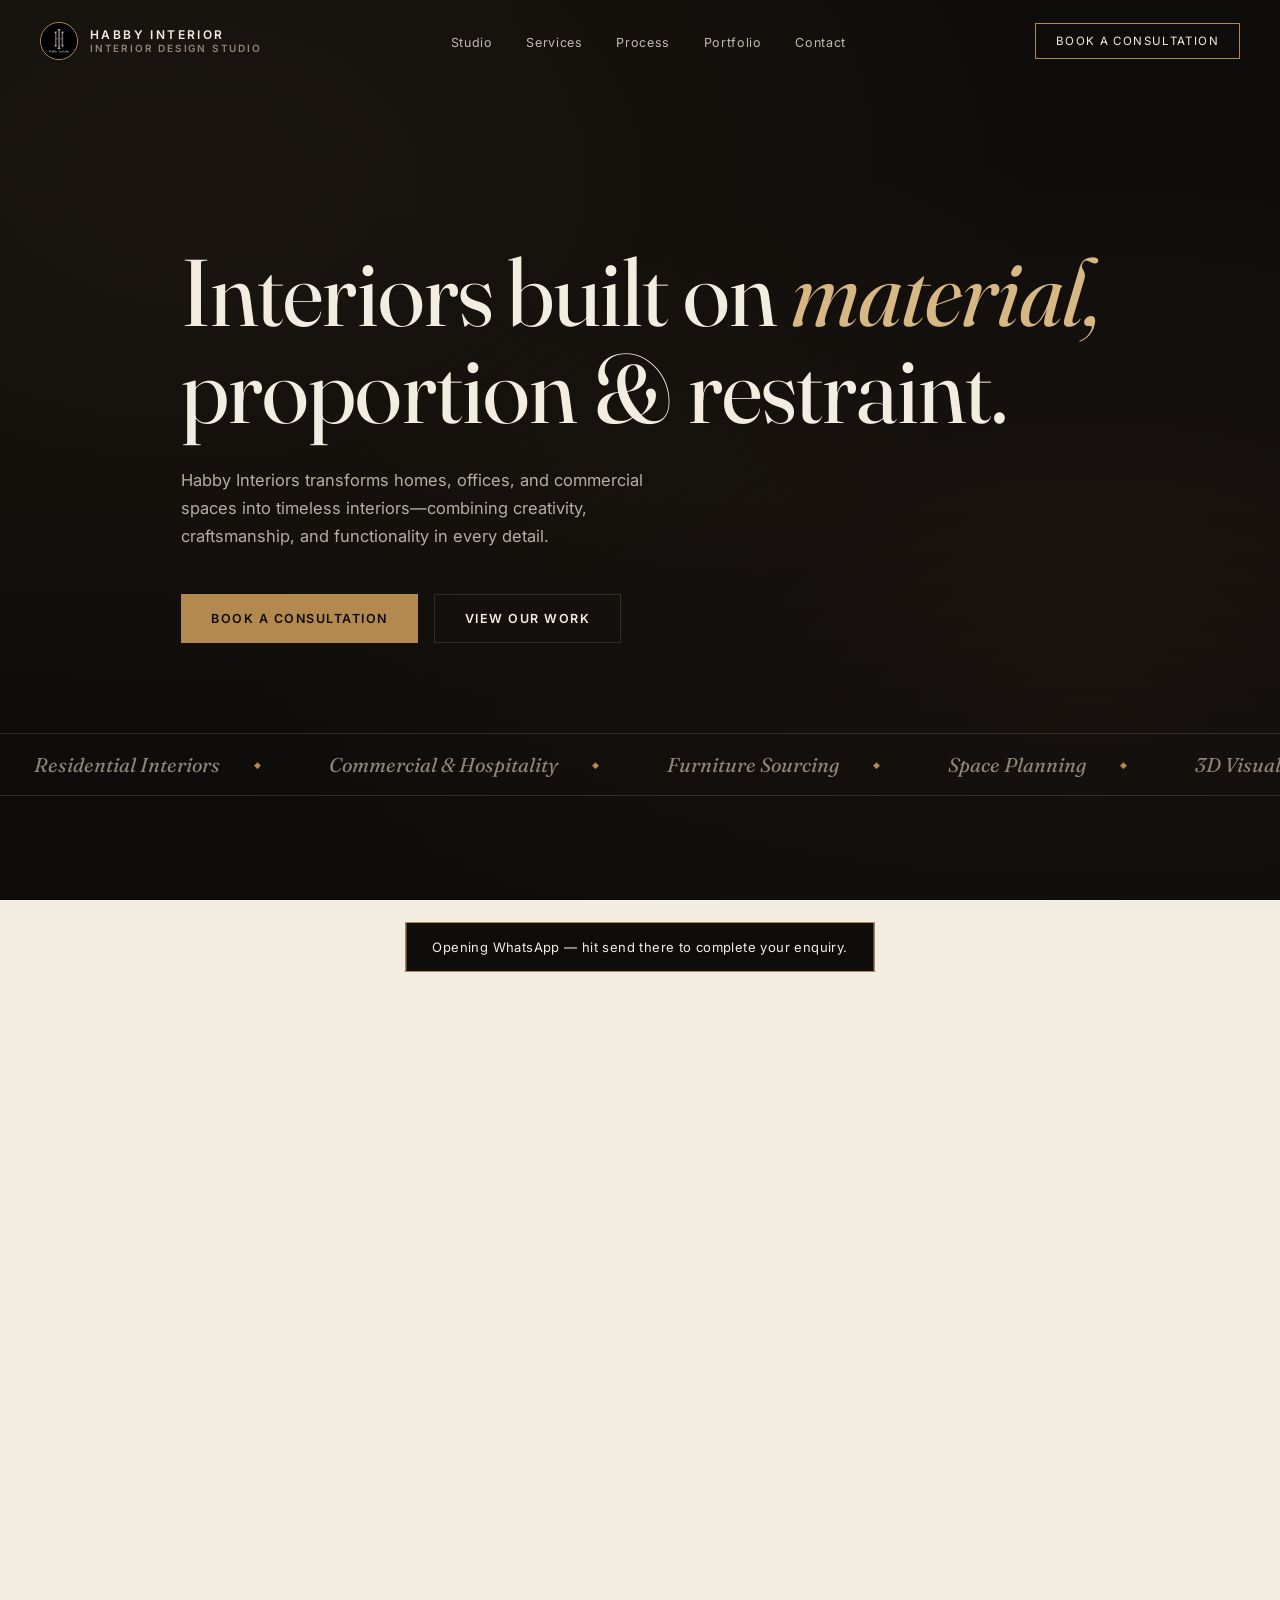
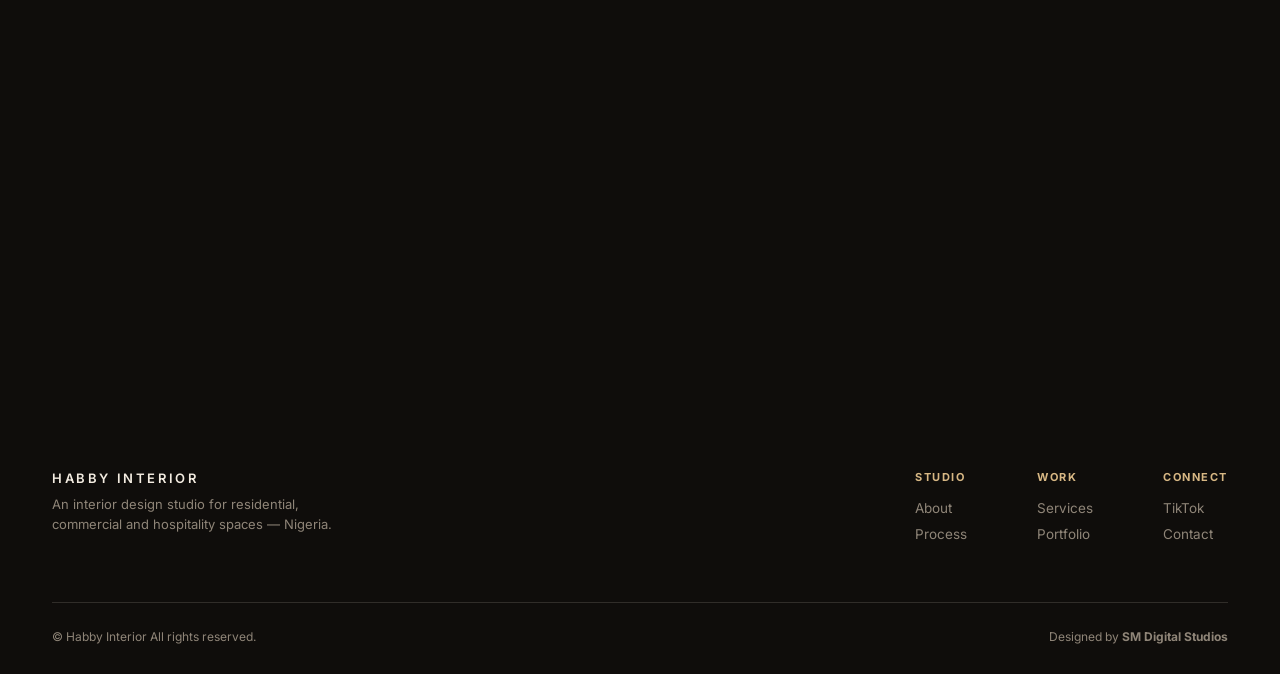
==== index.html @ 4501ebf0 "Update print statement from 'Hello' to 'Goodbye'" ====
<!DOCTYPE html>
<html lang="en">
<head>
<meta charset="UTF-8">
<meta name="viewport" content="width=device-width, initial-scale=1.0">
<title>Habby Interior — Interior Design Studio</title>
<meta name="description" content="Habby Interior is a Nigerian interior design studio crafting bespoke residential, commercial and hospitality interiors — from concept to installation.">
<link rel="preconnect" href="https://fonts.googleapis.com">
<link rel="preconnect" href="https://fonts.gstatic.com" crossorigin>
<link href="https://fonts.googleapis.com/css2?family=Fraunces:ital,opsz,wght@0,9..144,300;0,9..144,400;0,9..144,500;0,9..144,600;1,9..144,400;1,9..144,500&family=Inter:wght@400;500;600;700&display=swap" rel="stylesheet">
<link rel="icon" type="image/png" href="a.png">
<link rel="stylesheet" href="style.css">
</head>
<body>

<div class="scroll-progress" id="scrollProgress"></div>

<header id="siteHeader">
  <a href="#top" class="logo" aria-label="Habby Interior — Home">
    <span class="mark-wrap">
      <img class="mark-img" src="a.png" alt="" onerror="this.closest('.mark-wrap').classList.add('img-fallback')">
      <span class="mark-fallback" aria-hidden="true">AA</span>
    </span>
    <span class="word" aria-hidden="true">Habby Interior<span>Interior Design Studio</span></span>
  </a>
  <nav id="siteNav">
    <ul>
      <li><a href="#studio" data-nav>Studio</a></li>
      <li><a href="#services" data-nav>Services</a></li>
      <li><a href="#process" data-nav>Process</a></li>
      <li><a href="#portfolio" data-nav>Portfolio</a></li>
      <li><a href="#contact" data-nav>Contact</a></li>
    </ul>
    <a href="#contact" class="nav-mobile-cta">Book a Consultation</a>
  </nav>
  <a href="#contact" class="nav-cta">Book a Consultation</a>
  <button class="nav-toggle" id="navToggle" aria-label="Toggle menu" aria-controls="siteNav" aria-expanded="false"><span></span><span></span><span></span></button>
</header>

<div id="top"></div>

<section class="hero">
  <div class="hero-bg" data-bg="https://images.pexels.com/photos/19689234/pexels-photo-19689234.jpeg?auto=compress&cs=tinysrgb&w=1920" role="img" aria-label="Elegant lounge interior with ambient lighting"></div>
  <div class="wrap hero-inner">
    <h1 class="hreveal">Interiors built on <em>material,</em><br>proportion & restraint.</h1>
    <p class="lead hreveal">Habby Interiors transforms homes, offices, and commercial spaces into timeless interiors—combining creativity, craftsmanship, and functionality in every detail.</p>
    <div class="hero-actions hreveal">
      <a href="#contact" class="btn btn-solid">Book a Consultation</a>
      <a href="#portfolio" class="btn btn-outline">View Our Work</a>
    </div>
  </div>
  <div class="marquee">
    <div class="marquee-track">
      <span>Residential Interiors</span><span>Commercial &amp; Hospitality</span><span>Furniture Sourcing</span><span>Space Planning</span><span>3D Visualization</span>
      <span>Residential Interiors</span><span>Commercial &amp; Hospitality</span><span>Furniture Sourcing</span><span>Space Planning</span><span>3D Visualization</span>
    </div>
  </div>
</section>

<section class="statement light" id="studio">
  <div class="wrap">
    <span class="eyebrow reveal">The Studio</span>
    <h2 class="reveal" style="margin-top:26px;">Habby Interiors is a design studio for people who appreciate the difference between a space that is simply decorated and one that is <em>thoughtfully crafted.</em> We work closely with every client—from the first consultation to the final styling—ensuring every material, texture, finish, and detail is carefully chosen to create interiors that are timeless, functional, and uniquely yours.</h2>
    <div class="statement-foot reveal">
      <p>Every project starts with the architecture of the space itself — light, flow, structure — before a single material or furniture piece is chosen.</p>
      <a href="#contact" class="btn btn-outline on-light">Start a Project →</a>
    </div>
  </div>
</section>

<section class="services light" id="services">
  <div class="wrap">
    <div class="section-head reveal">
      <h2>Four disciplines, one continuous process.</h2>
      <p>From the first floor plan to the finished, styled room — handled as one uninterrupted project, not four separate hand-offs.</p>
    </div>
    <div class="service-grid reveal">
      <div class="service-card">
        <span class="service-num">01</span>
        <div class="swatch s1" data-bg="https://images.pexels.com/photos/6636320/pexels-photo-6636320.jpeg?auto=compress&cs=tinysrgb&w=900" role="img" aria-label="Cozy living room with marble accent wall"></div>
        <h3>Residential Interiors</h3>
        <p>Full-home and single-room design — layout, materials, furniture and styling built around how you actually live.</p>
      </div>
      <div class="service-card">
        <span class="service-num">02</span>
        <div class="swatch s2" data-bg="https://images.pexels.com/photos/29649754/pexels-photo-29649754.jpeg?auto=compress&cs=tinysrgb&w=900" role="img" aria-label="Elegant restaurant interior with chandeliers"></div>
        <h3>Commercial &amp; Hospitality</h3>
        <p>Offices, showrooms, restaurants and short-let spaces designed to hold up under daily use without losing character.</p>
      </div>
      <div class="service-card">
        <span class="service-num">03</span>
        <div class="swatch s3" data-bg="https://images.pexels.com/photos/12284845/pexels-photo-12284845.jpeg?auto=compress&cs=tinysrgb&w=900" role="img" aria-label="Sophisticated lounge with velvet couch and armchairs"></div>
        <h3>Furniture &amp; Procurement</h3>
        <p>Sourcing, custom joinery and furnishing — handled directly so quality and lead times stay within our control.</p>
      </div>
      <div class="service-card">
        <span class="service-num">04</span>
        <div class="swatch s4"></div>
        <h3>Space Planning &amp; 3D Visualization</h3>
        <p>Layouts and renders that let you walk through the concept and approve every material before installation begins.</p>
      </div>
    </div>
  </div>
</section>

<section class="process dark" id="process">
  <div class="wrap">
    <span class="eyebrow reveal">How We Work</span>
    <div class="section-head reveal" style="margin-top:26px;margin-bottom:0;">
      <h2>From first walkthrough to final styling.</h2>
      <p>A fixed sequence, kept flexible enough to fit around your timeline and budget.</p>
    </div>
    <div class="process-list">
      <div class="process-item reveal">
        <span class="pnum">01</span>
        <h3>Discovery &amp; Brief</h3>
        <p>A walkthrough of the space, a conversation about how you use it, and a clear scope, budget and timeline before any design begins.</p>
      </div>
      <div class="process-item reveal">
        <span class="pnum">02</span>
        <h3>Concept &amp; Moodboard</h3>
        <p>Layout options, material palette and furniture direction, presented as a concept you can react to and refine with us.</p>
      </div>
      <div class="process-item reveal">
        <span class="pnum">03</span>
        <h3>Sourcing &amp; Procurement</h3>
        <p>Furniture, fittings and finishes sourced or built to spec, with every order tracked against the agreed plan.</p>
      </div>
      <div class="process-item reveal">
        <span class="pnum">04</span>
        <h3>Installation &amp; Styling</h3>
        <p>Delivery, placement and final styling — the space handed back to you finished, not just furnished.</p>
      </div>
    </div>
  </div>
</section>



<section class="portfolio dark" id="portfolio">
  <div class="wrap">
    <div class="section-head reveal">
      <h2>Recent work.</h2>
      <p>A selection of the residential, commercial and hospitality spaces we've designed and furnished.</p>
    </div>
    <div class="port-grid reveal">
      <div class="port-card"><div class="thumb p1" data-bg="https://images.pexels.com/photos/19689228/pexels-photo-19689228.jpeg?auto=compress&cs=tinysrgb&w=1000" role="img" aria-label="Luxury living room with blue sofas"></div><div class="port-info"><span class="cat">Residential</span><h3>Duplex Interior</h3></div></div>
      <div class="port-card"><div class="thumb p2" data-bg="https://images.pexels.com/photos/19689227/pexels-photo-19689227.jpeg?auto=compress&cs=tinysrgb&w=1000" role="img" aria-label="Elegant hotel lounge with plush seating"></div><div class="port-info"><span class="cat">Hospitality</span><h3>Boutique Lounge</h3></div></div>
      <div class="port-card"><div class="thumb p3" data-bg="https://images.pexels.com/photos/15306470/pexels-photo-15306470.jpeg?auto=compress&cs=tinysrgb&w=1000" role="img" aria-label="Interior of a modern retail clothing store"></div><div class="port-info"><span class="cat">Commercial</span><h3>Retail Concept Store</h3></div></div>
      <div class="port-card"><div class="thumb p4" data-bg="https://images.pexels.com/photos/12284842/pexels-photo-12284842.jpeg?auto=compress&cs=tinysrgb&w=1000" role="img" aria-label="Stylish contemporary living room"></div><div class="port-info"><span class="cat">Residential</span><h3>Penthouse Living Room</h3></div></div>
      <div class="port-card"><div class="thumb p5" data-bg="https://images.pexels.com/photos/33342710/pexels-photo-33342710.jpeg?auto=compress&cs=tinysrgb&w=1000" role="img" aria-label="Modern luxury office interior"></div><div class="port-info"><span class="cat">Commercial</span><h3>Executive Office Suite</h3></div></div>
      <div class="port-card"><div class="thumb p6" data-bg="https://images.pexels.com/photos/8135502/pexels-photo-8135502.jpeg?auto=compress&cs=tinysrgb&w=1000" role="img" aria-label="Bright luxury bedroom with gold accents"></div><div class="port-info"><span class="cat">Residential</span><h3>Master Bedroom Suite</h3></div></div>
    </div>
  </div>
</section>

<section class="why light" id="why">
  <div class="wrap">
    <div class="section-head reveal">
      <h2>Why clients work with us.</h2>
      <p>The four things that stay consistent from a single room to a full building.</p>
    </div>
    <div class="why-grid">
      <div class="why-item reveal">
        <div class="num-line"><span>i.</span><i></i></div>
        <h3>Bespoke</h3>
        <p>No fixed packages. Every layout, material and furniture piece is chosen for your specific space and brief.</p>
      </div>
      <div class="why-item reveal">
        <div class="num-line"><span>ii.</span><i></i></div>
        <h3>Detail-Led</h3>
        <p>Hardware, trims and finishes are treated as design decisions, not afterthoughts added at the end.</p>
      </div>
      <div class="why-item reveal">
        <div class="num-line"><span>iii.</span><i></i></div>
        <h3>Full-Service</h3>
        <p>Design, sourcing, procurement and installation handled under one roof, with one point of contact throughout.</p>
      </div>
      <div class="why-item reveal">
        <div class="num-line"><span>iv.</span><i></i></div>
        <h3>On Schedule</h3>
        <p>A clear timeline agreed at the outset, and tracked order-by-order through to final installation.</p>
      </div>
    </div>
  </div>
</section>

<section class="follow dark">
  <div class="wrap">
    <div class="follow-box reveal">
      <h2>See the process behind every project on <em>TikTok.</em></h2>
      <a href="https://www.tiktok.com/@habby.interior" target="_blank" rel="noopener" class="btn btn-solid">@habby.interior →</a>
    </div>
  </div>
</section>

<section class="faq light" id="faq">
  <div class="wrap">
    <span class="eyebrow reveal">Questions</span>
    <div class="section-head reveal" style="margin-top:26px;margin-bottom:0;">
      <h2>Frequently asked.</h2>
    </div>
    <div class="faq-list">
      <div class="faq-item reveal">
        <button class="faq-q">What's the typical timeline for a full home interior?<span class="plus">+</span></button>
        <div class="faq-a"><p>Most full-home projects run 8–16 weeks from signed concept to final installation, depending on scope, furniture lead times and how much custom joinery is involved. Single-room projects are typically faster.</p></div>
      </div>
      <div class="faq-item reveal">
        <button class="faq-q">Do you source and supply the furniture yourselves?<span class="plus">+</span></button>
        <div class="faq-a"><p>Yes. We handle sourcing, procurement and custom joinery directly, which keeps quality and lead times within our control rather than passed between separate vendors.</p></div>
      </div>
      <div class="faq-item reveal">
        <button class="faq-q">Can I see the design before anything is ordered?<span class="plus">+</span></button>
        <div class="faq-a"><p>Yes — every project moves through a concept and moodboard stage, with 3D visualization available, so you can approve the direction and materials before procurement begins.</p></div>
      </div>
      <div class="faq-item reveal">
        <button class="faq-q">Do you take on commercial and hospitality projects?<span class="plus">+</span></button>
        <div class="faq-a"><p>Yes. Alongside residential interiors, we design offices, showrooms, restaurants and short-let spaces built to handle daily use.</p></div>
      </div>
      <div class="faq-item reveal">
        <button class="faq-q">How do I start a project with Habby Interior?<span class="plus">+</span></button>
        <div class="faq-a"><p>Send us your space, budget range and timeline through the contact form below or on WhatsApp, and we'll schedule an initial walkthrough or call.</p></div>
      </div>
    </div>
  </div>
</section>

<section class="contact dark" id="contact">
  <div class="wrap">
    <span class="eyebrow reveal">Get In Touch</span>
    <div class="section-head reveal" style="margin-top:26px;margin-bottom:0;">
      <h2>Start your project.</h2>
      <p>Tell us about the space and we'll be in touch to schedule a walkthrough.</p>
    </div>
    <div class="contact-grid">
      <form class="reveal" id="contactForm">
  <div class="field"><label for="fname">Full Name</label><input id="fname" name="fullName" type="text" placeholder="Your name" required></div>
  <div class="field"><label for="femail">Email</label><input id="femail" name="email" type="email" placeholder="you@email.com" required></div>
  <div class="field"><label for="fphone">Phone / WhatsApp</label><input id="fphone" name="phone" type="tel" placeholder="+234 ..."></div>
  <div class="field">
    <label for="ftype">Project Type</label>
    <select id="ftype" name="projectType">
      <option>Residential Interior</option>
      <option>Commercial / Hospitality</option>
      <option>Furniture Sourcing Only</option>
      <option>Space Planning &amp; 3D Visualization</option>
      <option>Not sure yet</option>
    </select>
  </div>
  <div class="field"><label for="fmsg">Tell us about the space</label><textarea id="fmsg" name="message" placeholder="Location, size, budget range, timeline..."></textarea></div>
  <button type="submit" class="btn btn-solid">Send Enquiry</button>
</form>
      
      <div class="reveal">
        <div class="info-block">
          <h4>WhatsApp</h4>
          <a href="https://wa.me/2348115648615" target="_blank" rel="noopener">+234 811 564 8615</a>
        </div>
        <div class="info-block">
          <h4>Email</h4>
          <a href="mailto:Habbyinterior@gmail.com">Habbyinterior@gmail.com</a>
        </div>
        <div class="info-block">
          <h4>Studio</h4>
          <p>Nigeria</p>
        </div>
        <div class="info-block">
          <h4>Follow</h4>
          <div class="social-row">
            <a href="https://www.tiktok.com/@habby.interior" target="_blank" rel="noopener" aria-label="TikTok">
              <svg viewBox="0 0 24 24" fill="currentColor"><path d="M16.6 5.82c-.85-.9-1.32-2.08-1.32-3.31h-3.13v13.32c0 1.5-1.22 2.72-2.73 2.72a2.73 2.73 0 0 1-2.73-2.72 2.73 2.73 0 0 1 2.73-2.73c.28 0 .55.04.8.12v-3.19a5.9 5.9 0 0 0-.8-.05A5.86 5.86 0 0 0 3.56 15.8a5.86 5.86 0 0 0 5.86 5.86 5.86 5.86 0 0 0 5.86-5.86V9.1a8.3 8.3 0 0 0 4.85 1.56V7.53a4.9 4.9 0 0 1-3.53-1.71z"/></svg>
            </a>
            <a href="https://www.instagram.com/habby.interior" target="_blank" rel="noopener" aria-label="Instagram">
  <svg viewBox="0 0 24 24" fill="currentColor"><path d="M12 2.16c3.2 0 3.58.01 4.85.07 3.25.15 4.77 1.69 4.92 4.92.06 1.27.07 1.65.07 4.85s-.01 3.58-.07 4.85c-.15 3.23-1.66 4.77-4.92 4.92-1.27.06-1.64.07-4.85.07s-3.58-.01-4.85-.07c-3.26-.15-4.77-1.7-4.92-4.92-.06-1.27-.07-1.65-.07-4.85s.01-3.58.07-4.85C2.38 3.9 3.9 2.38 7.15 2.23c1.27-.06 1.65-.07 4.85-.07zM12 0C8.74 0 8.33.01 7.05.07 2.7.27.27 2.7.07 7.05.01 8.33 0 8.74 0 12s.01 3.67.07 4.95c.2 4.35 2.63 6.78 6.98 6.98C8.33 23.99 8.74 24 12 24s3.67-.01 4.95-.07c4.35-.2 6.78-2.63 6.98-6.98.06-1.28.07-1.69.07-4.95s-.01-3.67-.07-4.95C23.73 2.7 21.3.27 16.95.07 15.67.01 15.26 0 12 0zm0 5.84A6.16 6.16 0 1 0 18.16 12 6.16 6.16 0 0 0 12 5.84zm0 10.16A4 4 0 1 1 16 12a4 4 0 0 1-4 4zm6.41-10.85a1.44 1.44 0 1 1-1.44-1.44 1.44 1.44 0 0 1 1.44 1.44z"/></svg>
</a>
          </div>
        </div>
        <div class="map-ph">Studio location map — add embed once address is confirmed</div>
      </div>
    </div>
  </div>
</section>

<footer>
  <div class="wrap">
    <div class="foot-top">
      <div class="foot-brand">
        <div class="word">Habby Interior</div>
        <p>An interior design studio for residential, commercial and hospitality spaces — Nigeria.</p>
      </div>
      <div class="foot-cols">
        <div class="foot-col">
          <h5>Studio</h5>
          <a href="#studio">About</a>
          <a href="#process">Process</a>
        </div>
        <div class="foot-col">
          <h5>Work</h5>
          <a href="#services">Services</a>
          <a href="#portfolio">Portfolio</a>
        </div>
        <div class="foot-col">
          <h5>Connect</h5>
          <a href="https://www.tiktok.com/@habby.interior" target="_blank" rel="noopener">TikTok</a>
          <a href="#contact">Contact</a>
        </div>
      </div>
    </div>
    <div class="foot-bottom">
      <span>© <span id="year"></span> Habby Interior All rights reserved.</span>
      <span>Designed by <a href="https://smdigitalstudios.netlify.app/" style="font-weight: bolder;" target="_blank">SM Digital Studios</a></span>
    </div>
  </div>
</footer>

<div class="toast" id="toast">Opening WhatsApp — hit send there to complete your enquiry.</div>

</html>
---- style.css ----
*{margin:0;
    padding:0;
    box-sizing:border-box;
    }   
:root{
      --ink:#0f0d0b;
      --ink-2:#181410;
      --paper:#f3ece1;
      --paper-2:#eae1d2;
      --brass:#b4894f;
      --brass-light:#d7b784;
      --walnut:#5b3a29;
      --stone:#8f8578;
      --line-dark:rgba(243,236,225,0.14);
      --line-light:rgba(15,13,11,0.14);
      --display:'Fraunces', serif;
      --body:'Inter', sans-serif;
      --ease:cubic-bezier(.22,.9,.24,1);
      --header-h: 90px;
      --header-h-mobile: 78px;
    }
  html{scroll-behavior:smooth}
  ::-webkit-scrollbar{
    display: none;
  }
  body{
    background:var(--paper);
    color:var(--ink);
    font-family:var(--body);
    -webkit-font-smoothing:antialiased;
    overflow-x:hidden;
  }
  body.nav-open{overflow:hidden;height:100%;}
  html:has(body.nav-open){overflow:hidden;height:100%;}
  img,svg{display:block;max-width:100%;}
  a{color:inherit;text-decoration:none;}
  ul{list-style:none;}
  button{font-family:inherit;cursor:pointer;border:none;background:none;color:inherit;}
  a:focus-visible, button:focus-visible, input:focus-visible, select:focus-visible, textarea:focus-visible{
    outline:2px solid var(--brass); outline-offset:3px;
  }

  /* Anchor-scroll offset: every section a nav link points to needs this,
     otherwise the fixed header (both its desktop and scrolled heights)
     covers the top of whatever you just navigated to. This is what makes
     every single nav link land "behind" the header instead of just under it. */
  #top, section[id]{
    scroll-margin-top: var(--header-h);
  }

  .eyebrow{
    font-family:var(--body);
    font-size:11px;
    letter-spacing:.22em;
    text-transform:uppercase;
    color:var(--brass);
    font-weight:600;
    display:inline-flex;
    align-items:center;
    gap:10px;
  }
  .eyebrow::before{
    content:'';
    width:22px;height:1px;
    background:var(--brass);
    display:inline-block;
  }
  .wrap{max-width:1240px;margin:0 auto;padding:0 32px;}
  section{position:relative;}
  .dark{background:var(--ink);color:var(--paper);}
  .light{background:var(--paper);color:var(--ink);}
  .reveal{opacity:0;transform:translateY(28px);transition:opacity .9s var(--ease), transform .9s var(--ease);}
  .reveal.in{opacity:1;transform:translateY(0);}

  /* grain overlay */
  .grain{
    position:fixed;inset:0;pointer-events:none;z-index:999;
    opacity:.045; mix-blend-mode:overlay;
  }

  /* ===== SCROLL PROGRESS ===== */
  .scroll-progress{position:fixed;top:0;left:0;height:2px;background:var(--brass);z-index:600;width:0%;}

  /* ===== NAV ===== */
  header{
    position:fixed;top:0;left:0;right:0;z-index:500;
    display:flex;align-items:center;justify-content:space-between;
    padding:22px 40px;
    transition:padding .4s var(--ease);
  }
  /* The blurred header backdrop lives on a pseudo-element, not on `header`
     itself. A filter/backdrop-filter on `header` would make it the
     containing block for its position:fixed children — and `nav` (the
     mobile menu overlay) is one of those children. That silently shrinks
     the "full-screen" nav down to just the header's own box the moment
     .scrolled is applied, which is why the overlay only covered a sliver
     near the top instead of the whole viewport. Keeping the filter on a
     pseudo-element (a sibling in the render tree, not an ancestor of nav)
     avoids that entirely. */
  header::before{
    content:'';
    position:absolute;inset:0;z-index:-1;
    background:rgba(15,13,11,0);
    border-bottom:1px solid transparent;
    transition:background .4s var(--ease), border-color .4s var(--ease), backdrop-filter .4s var(--ease);
    pointer-events:none;
  }
  header.scrolled{
    padding:14px 40px;
  }
  header.scrolled::before{
    background:rgba(15,13,11,0.88);
    backdrop-filter:blur(10px);
    border-bottom:1px solid var(--line-dark);
  }
  .logo{display:flex;align-items:center;gap:12px;color:var(--paper);min-width:0;}

  /* logo mark: real image with a graceful text fallback if the file isn't there yet.
     drop your logo file in as assets/logo.png (any square/round image works,
     it's cropped to a circle) and it'll swap in automatically. */
  .logo .mark-wrap{
    width:38px;height:38px;border:1px solid var(--brass);border-radius:50%;
    display:flex;align-items:center;justify-content:center;
    flex-shrink:0;position:relative;overflow:hidden;background:var(--ink-2);
  }
  .logo .mark-img{width:100%;height:100%;object-fit:cover;border-radius:50%;}
  .logo .mark-fallback{
    display:none;width:100%;height:100%;align-items:center;justify-content:center;
    font-family:var(--display);font-style:italic;font-size:16px;color:var(--brass);
  }
  .logo .mark-wrap.img-fallback .mark-img{display:none;}
  .logo .mark-wrap.img-fallback .mark-fallback{display:flex;}

  .logo .word{
    font-size:12px;letter-spacing:.2em;text-transform:uppercase;font-weight:600;line-height:1.3;
    white-space:nowrap;overflow:hidden;text-overflow:ellipsis;
  }
  .logo .word span{display:block;color:var(--stone);font-size:10px;letter-spacing:.18em;white-space:nowrap;}
  nav ul{display:flex;gap:34px;}
  nav a{
    font-size:12.5px;letter-spacing:.05em;color:var(--paper);opacity:.78;
    position:relative;padding-bottom:3px;
    transition:opacity .3s;
  }
  nav a:hover,nav a.active{opacity:1;}
  nav a::after{
    content:'';position:absolute;left:0;bottom:0;width:0;height:1px;background:var(--brass);
    transition:width .35s var(--ease);
  }
  nav a:hover::after,nav a.active::after{width:100%;}
  .nav-cta{
    border:1px solid var(--brass);color:var(--paper);
    padding:10px 20px;font-size:11.5px;letter-spacing:.12em;text-transform:uppercase;
    transition:background .3s, color .3s;
  }
  .nav-cta:hover{background:var(--brass);color:var(--ink);}
  .nav-mobile-cta{
    display:none; /* only shown inside the mobile menu overlay, see media query below */
    margin-top:34px;
    border:1px solid var(--brass);color:var(--paper);
    padding:14px 32px;font-size:12px;letter-spacing:.12em;text-transform:uppercase;font-weight:600;
    transition:background .3s, color .3s;
  }
  .nav-mobile-cta:hover{background:var(--brass);color:var(--ink);}
  .nav-toggle{
    display:none;flex-direction:column;justify-content:center;align-items:center;gap:5px;
    width:44px;height:44px;margin:-9px -9px -9px 0;padding:9px;
    z-index:600;position:relative;flex-shrink:0;
    -webkit-tap-highlight-color:transparent;touch-action:manipulation;
  }
  .nav-toggle span{height:1px;background:var(--paper);width:26px;transition:.35s var(--ease);display:block;}
  body.nav-open .nav-toggle span:nth-child(1){transform:translateY(6px) rotate(45deg);}
  body.nav-open .nav-toggle span:nth-child(2){opacity:0;}
  body.nav-open .nav-toggle span:nth-child(3){transform:translateY(-6px) rotate(-45deg);}

  /* ===== HERO ===== */
  .hero{
    min-height:100vh;background:var(--ink);color:var(--paper);
    display:flex;flex-direction:column;justify-content:center;
    position:relative;overflow:hidden;padding:140px 0 0;
  }
  .hero-bg{
    position:absolute;inset:0;z-index:0;
    background-size:cover;background-position:center;background-color:var(--ink-2);
    opacity:0;transition:opacity 1.4s var(--ease);
    animation:kenburns 30s ease-in-out infinite alternate;
  }
  .hero-bg.loaded{opacity:.42;}
  @keyframes kenburns{from{transform:scale(1);}to{transform:scale(1.08);}}
  .hero::before{
    content:'';position:absolute;inset:0;z-index:1;
    background:
      linear-gradient(180deg, rgba(15,13,11,.55) 0%, rgba(15,13,11,.6) 55%, rgba(15,13,11,.92) 100%),
      radial-gradient(ellipse at 15% 20%, rgba(180,137,79,0.16), transparent 55%),
      radial-gradient(ellipse at 85% 80%, rgba(91,58,41,0.4), transparent 55%);
    pointer-events:none;
  }
  .hero-inner{position:relative;z-index:2;}
  .hero .eyebrow{color:var(--brass-light);margin-bottom:26px;}
  .hero h1{
    font-family:var(--display);
    font-weight:400;
    font-size:clamp(42px, 7.4vw, 104px);
    line-height:1.02;
    letter-spacing:-.01em;
    max-width:920px;
  }
  .hero h1 em{font-style:italic;font-weight:400;color:var(--brass-light);}
  .hero p.lead{
    margin-top:28px;max-width:480px;font-size:16.5px;line-height:1.7;color:var(--paper);opacity:.72;
  }
  .hero-actions{display:flex;gap:16px;margin-top:44px;flex-wrap:wrap;}
  .btn{
    display:inline-flex;align-items:center;gap:10px;
    padding:16px 30px;font-size:12.5px;letter-spacing:.12em;text-transform:uppercase;font-weight:600;
    transition:all .35s var(--ease);
  }
  .btn-solid{background:var(--brass);color:var(--ink);}
  .btn-solid:hover{background:var(--brass-light);transform:translateY(-2px);}
  .btn-outline{border:1px solid var(--line-dark);color:var(--paper);}
  .btn-outline:hover{border-color:var(--brass);color:var(--brass-light);transform:translateY(-2px);}
  .btn-outline.on-light{border-color:var(--line-light);color:var(--ink);}
  .btn-outline.on-light:hover{border-color:var(--walnut);color:var(--walnut);}

  .marquee{
    margin-top:90px;border-top:1px solid var(--line-dark);border-bottom:1px solid var(--line-dark);
    overflow:hidden;white-space:nowrap;position:relative;z-index:2;
  }
  .marquee-track{display:inline-flex;animation:scroll 32s linear infinite;padding:18px 0;}
  .marquee-track span{
    font-family:var(--display);font-style:italic;font-size:20px;color:var(--stone);
    padding:0 34px;display:inline-flex;align-items:center;gap:34px;white-space:nowrap;
  }
  .marquee-track span::after{content:'◆';font-size:9px;color:var(--brass);font-style:normal;}
  @keyframes scroll{from{transform:translateX(0);}to{transform:translateX(-50%);}}

  .scroll-cue{
    position:absolute;bottom:132px;left:50%;transform:translateX(-50%);z-index:2;
    display:flex;flex-direction:column;align-items:center;gap:8px;opacity:.55;
  }
  .scroll-cue span{font-size:10px;letter-spacing:.2em;text-transform:uppercase;color:var(--paper);}
  .scroll-cue i{width:1px;height:26px;background:linear-gradient(var(--brass), transparent);animation:cueMove 1.8s ease-in-out infinite;}
  @keyframes cueMove{0%{opacity:0;transform:translateY(-6px);}50%{opacity:1;}100%{opacity:0;transform:translateY(10px);}}

  /* ===== STATEMENT ===== */
  .statement{padding:150px 0;}
  .statement .wrap{max-width:980px;}
  .statement h2{
    font-family:var(--display);font-weight:400;font-size:clamp(26px,3.6vw,44px);
    line-height:1.42;letter-spacing:-.005em;
  }
  .statement h2 em{color:var(--walnut);font-style:italic;}
  .statement-foot{
    display:flex;justify-content:space-between;align-items:flex-end;
    margin-top:56px;gap:30px;flex-wrap:wrap;border-top:1px solid var(--line-light);padding-top:36px;
  }
  .statement-foot p{max-width:360px;font-size:14.5px;line-height:1.7;color:var(--stone);}

  /* ===== SERVICES ===== */
  .services{padding:60px 0 150px;}
  .section-head{display:flex;justify-content:space-between;align-items:flex-end;gap:24px;margin-bottom:60px;flex-wrap:wrap;}
  .section-head h2{font-family:var(--display);font-weight:400;font-size:clamp(30px,4vw,52px);letter-spacing:-.01em;max-width:520px;}
  .section-head p{max-width:340px;font-size:14.5px;line-height:1.7;color:var(--stone);}
  .service-grid{display:grid;grid-template-columns:repeat(4,1fr);gap:1px;background:var(--line-light);border:1px solid var(--line-light);}
  .service-card{background:var(--paper);padding:38px 30px 34px;transition:background .4s var(--ease);}
  .service-card:hover{background:var(--paper-2);}
  .service-num{font-family:var(--display);font-style:italic;color:var(--brass);font-size:14px;margin-bottom:70px;display:block;}
  .swatch{width:100%;height:120px;margin-bottom:26px;position:relative;overflow:hidden;background-size:cover;background-position:center;}
  .swatch.s1{background-color:#d8ccb6;}
  .swatch.s2{background-color:#a9834c;}
  .swatch.s3{background-color:#5b3a29;}
  .swatch.s4{background:conic-gradient(from 180deg,#0f0d0b,#2a2119,#0f0d0b);}
  .service-card h3{font-family:var(--display);font-size:21px;font-weight:500;margin-bottom:12px;}
  .service-card p{font-size:14px;line-height:1.65;color:var(--stone);}

  /* ===== PROCESS ===== */
  .process{padding:150px 0;}
  .process-list{margin-top:70px;border-top:1px solid var(--line-dark);}
  .process-item{
    display:grid;grid-template-columns:90px 1fr 1fr;gap:30px;
    padding:42px 0;border-bottom:1px solid var(--line-dark);align-items:start;
  }
  .process-item .pnum{font-family:var(--display);font-style:italic;font-size:36px;color:var(--brass);}
  .process-item h3{font-family:var(--display);font-size:26px;font-weight:400;}
  .process-item p{font-size:14.5px;line-height:1.7;color:var(--stone);max-width:420px;}

  /* ===== PORTFOLIO ===== */
  .portfolio{padding:150px 0;}
  .port-grid{display:grid;grid-template-columns:repeat(3,1fr);gap:2px;background:var(--line-dark);border:1px solid var(--line-dark);}
  .port-card{background:var(--ink-2);aspect-ratio:4/5;position:relative;overflow:hidden;}
  .port-card .thumb{position:absolute;inset:0;transition:transform .7s var(--ease);background-size:cover;background-position:center;}
  .port-card:hover .thumb{transform:scale(1.06);}
  .p1{background-color:#2c241c;}
  .p2{background-color:#161311;}
  .p3{background-color:#22201b;}
  .p4{background-color:#1d1a17;}
  .p5{background-color:#151312;}
  .p6{background-color:#221d16;}
  .port-card::after{content:'';position:absolute;inset:0;background:linear-gradient(to top, rgba(15,13,11,.82), rgba(15,13,11,.08) 55%);pointer-events:none;}
  .port-info{position:absolute;left:0;bottom:0;right:0;padding:26px;color:var(--paper);z-index:2;}
  .port-info .cat{font-size:10.5px;letter-spacing:.18em;text-transform:uppercase;color:var(--brass-light);margin-bottom:6px;}
  .port-info h3{font-family:var(--display);font-style:italic;font-size:23px;font-weight:400;}
  .port-note{margin-top:30px;font-size:13px;color:var(--stone);font-style:italic;text-align:center;}

  /* ===== WHY US ===== */
  .why{padding:150px 0;}
  .why-grid{display:grid;grid-template-columns:repeat(4,1fr);gap:44px;margin-top:70px;}
  .why-item .num-line{display:flex;align-items:center;gap:14px;margin-bottom:20px;}
  .why-item .num-line span{font-family:var(--display);font-style:italic;color:var(--brass);font-size:15px;}
  .why-item .num-line i{flex:1;height:1px;background:var(--line-dark);}
  .why-item h3{font-family:var(--display);font-size:22px;font-weight:400;margin-bottom:12px;}
  .why-item p{font-size:13.5px;line-height:1.7;color:var(--stone);}

  /* ===== FOLLOW ===== */
  .follow{padding:130px 0;}
  .follow-box{
    display:flex;justify-content:space-between;align-items:center;gap:40px;flex-wrap:wrap;
    border-top:1px solid var(--line-light);border-bottom:1px solid var(--line-light);padding:56px 0;
  }
  .follow-box h2{font-family:var(--display);font-weight:400;font-size:clamp(28px,4vw,46px);max-width:560px;letter-spacing:-.01em;}
  .follow-box h2 em{font-style:italic;color:var(--walnut);}

  /* ===== FAQ ===== */
  .faq{padding:60px 0 150px;}
  .faq-list{max-width:840px;margin-top:60px;}
  .faq-item{border-bottom:1px solid var(--line-light);}
  .faq-q{
    width:100%;display:flex;justify-content:space-between;align-items:center;
    padding:26px 4px;text-align:left;font-family:var(--display);font-size:19px;font-weight:400;
  }
  .faq-q .plus{font-size:20px;color:var(--brass);transition:transform .4s var(--ease);flex-shrink:0;margin-left:20px;}
  .faq-item.open .faq-q .plus{transform:rotate(45deg);}
  .faq-a{max-height:0;overflow:hidden;transition:max-height .5s var(--ease);}
  .faq-a p{padding:0 4px 28px;font-size:14.5px;line-height:1.75;color:var(--stone);max-width:640px;}

  /* ===== CONTACT ===== */
  .contact{padding:150px 0 100px;}
  .contact-grid{display:grid;grid-template-columns:1.2fr 1fr;gap:70px;margin-top:60px;}
  .field{margin-bottom:24px;}
  .field label{display:block;font-size:11px;letter-spacing:.12em;text-transform:uppercase;color:var(--stone);margin-bottom:10px;}
  .field input,.field select,.field textarea{
    width:100%;background:transparent;border:none;border-bottom:1px solid var(--line-dark);
    color:var(--paper);font-family:var(--body);font-size:15px;padding:10px 2px;
  }
  .field input::placeholder,.field textarea::placeholder{color:var(--stone);opacity:.6;}
  .field input:focus,.field select:focus,.field textarea:focus{outline:none;border-color:var(--brass);}
  .field select option{background:var(--ink);}
  .field textarea{resize:vertical;min-height:90px;}
  .contact .btn-solid{margin-top:12px;}
  .info-block{border-top:1px solid var(--line-dark);padding-top:28px;margin-bottom:34px;}
  .info-block h4{font-size:11px;letter-spacing:.14em;text-transform:uppercase;color:var(--brass-light);margin-bottom:12px;}
  .info-block p, .info-block a{font-family:var(--display);font-size:19px;font-weight:400;line-height:1.5;}
  .info-block a:hover{color:var(--brass-light);}
  .social-row{display:flex;gap:14px;margin-top:8px;}
  .social-row a{
    width:42px;height:42px;border:1px solid var(--line-dark);border-radius:50%;
    display:flex;align-items:center;justify-content:center;transition:.3s;
  }
  .social-row a:hover{border-color:var(--brass);background:var(--brass);color:var(--ink);}
  .social-row svg{width:17px;height:17px;}
  .map-ph{
    margin-top:6px;height:170px;border:1px dashed var(--line-dark);
    display:flex;align-items:center;justify-content:center;text-align:center;
    color:var(--stone);font-size:12px;padding:20px;line-height:1.6;
  }

  /* ===== FOOTER ===== */
  footer{background:var(--ink);color:var(--paper);padding:70px 0 30px;}
  .foot-top{display:flex;justify-content:space-between;gap:40px;flex-wrap:wrap;padding-bottom:50px;border-bottom:1px solid var(--line-dark);}
  .foot-brand .word{font-size:13px;letter-spacing:.2em;text-transform:uppercase;font-weight:600;margin-bottom:8px;}
  .foot-brand p{font-size:13px;color:var(--stone);max-width:280px;line-height:1.6;}
  .foot-cols{display:flex;gap:70px;flex-wrap:wrap;}
  .foot-col h5{font-size:11px;letter-spacing:.14em;text-transform:uppercase;color:var(--brass-light);margin-bottom:16px;}
  .foot-col a,.foot-col span{display:block;font-size:13.5px;color:var(--stone);margin-bottom:10px;}
  .foot-col a:hover{color:var(--paper);}
  .foot-bottom{display:flex;justify-content:space-between;padding-top:26px;font-size:12px;color:var(--stone);flex-wrap:wrap;gap:10px;}

  /* toast */
  .toast{
    position:fixed;bottom:28px;left:50%;transform:translateX(-50%) translateY(200%);
    background:var(--ink);color:var(--paper);border:1px solid var(--brass);
    padding:16px 26px;font-size:13px;letter-spacing:.03em;z-index:1000;
    transition:transform .5s var(--ease);
  }
  .toast.show{transform:translateX(-50%) translateY(0);}

  /* ===== RESPONSIVE ===== */
  @media (max-width:980px){
    .service-grid{grid-template-columns:repeat(2,1fr);}
    .why-grid{grid-template-columns:repeat(2,1fr);gap:36px;}
    .port-grid{grid-template-columns:repeat(2,1fr);}
    .contact-grid{grid-template-columns:1fr;gap:60px;}
    .process-item{grid-template-columns:60px 1fr;}
    .process-item p{grid-column:2/3;}
  }

  /* Nav collapses to the hamburger menu here — raised from the old 720px so it
     kicks in before the full nav (logo + 6 links + CTA button) runs out of room
     and wraps/overflows on tablets and small laptop windows. */
  @media (max-width:1080px){
    nav{
      position:fixed;top:0;left:0;right:0;bottom:0;background:rgba(15,13,11,0.98);
      display:flex;flex-direction:column;align-items:center;justify-content:center;
      overflow-y:auto;-webkit-overflow-scrolling:touch;
      padding:90px 20px calc(40px + env(safe-area-inset-bottom, 0px));
      opacity:0;visibility:hidden;transition:opacity .4s var(--ease), visibility .4s var(--ease);
      z-index:400;
    }
    body.nav-open nav{opacity:1;visibility:visible;}
    nav ul{flex-direction:column;gap:26px;text-align:center;}
    nav a{font-size:17px;padding:6px 4px;-webkit-tap-highlight-color:transparent;touch-actio
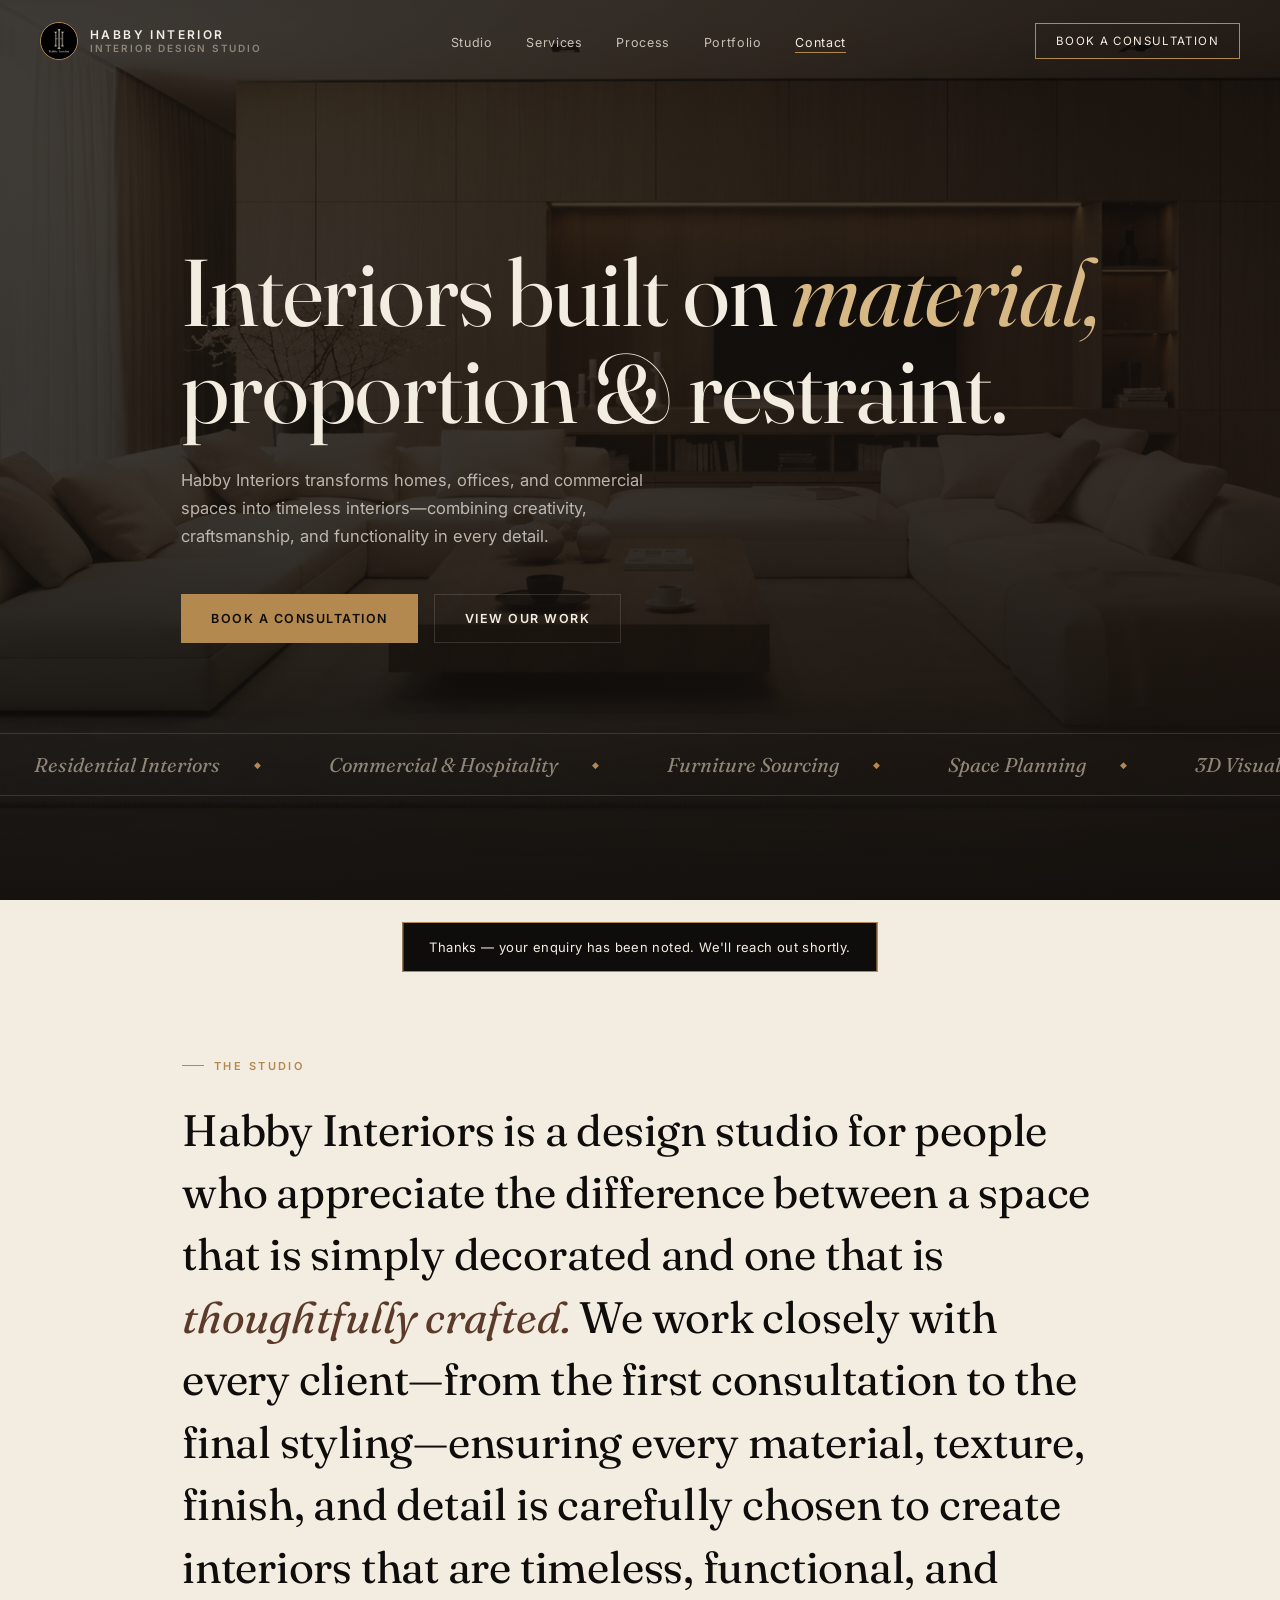
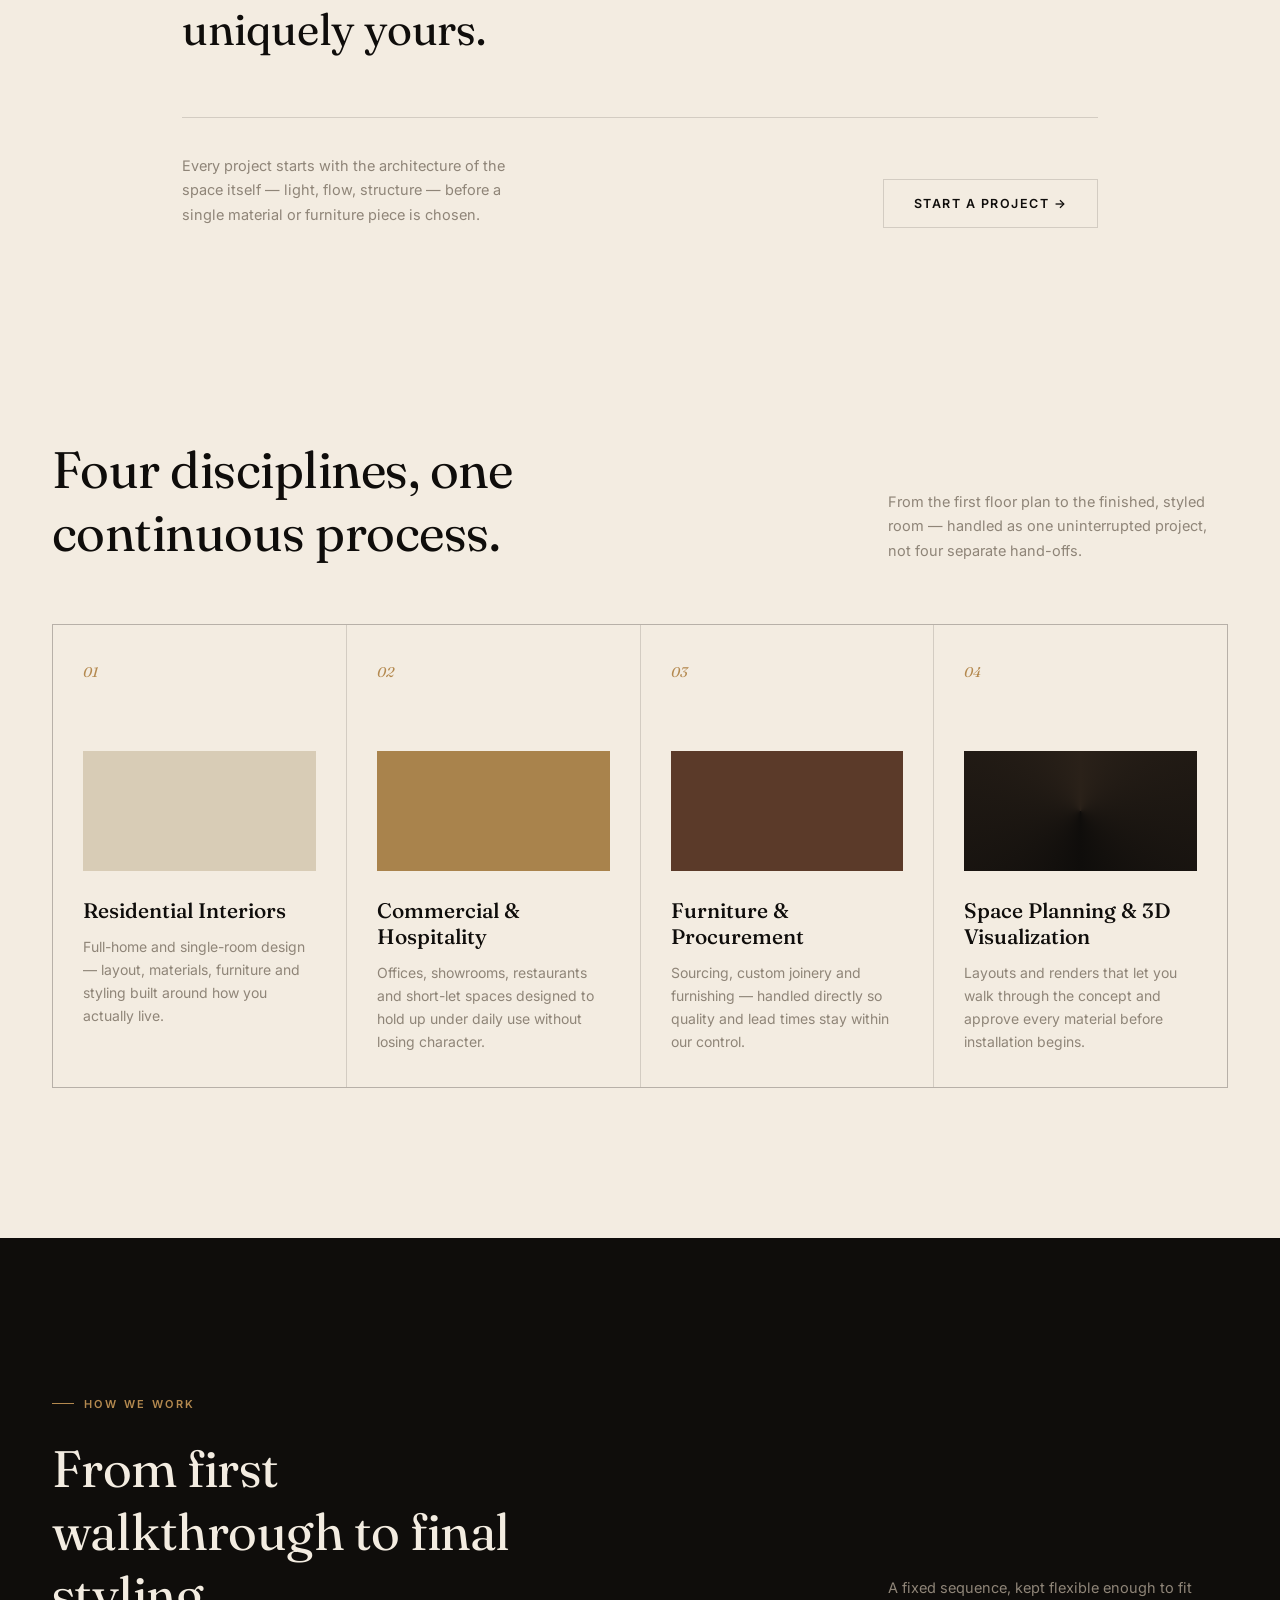
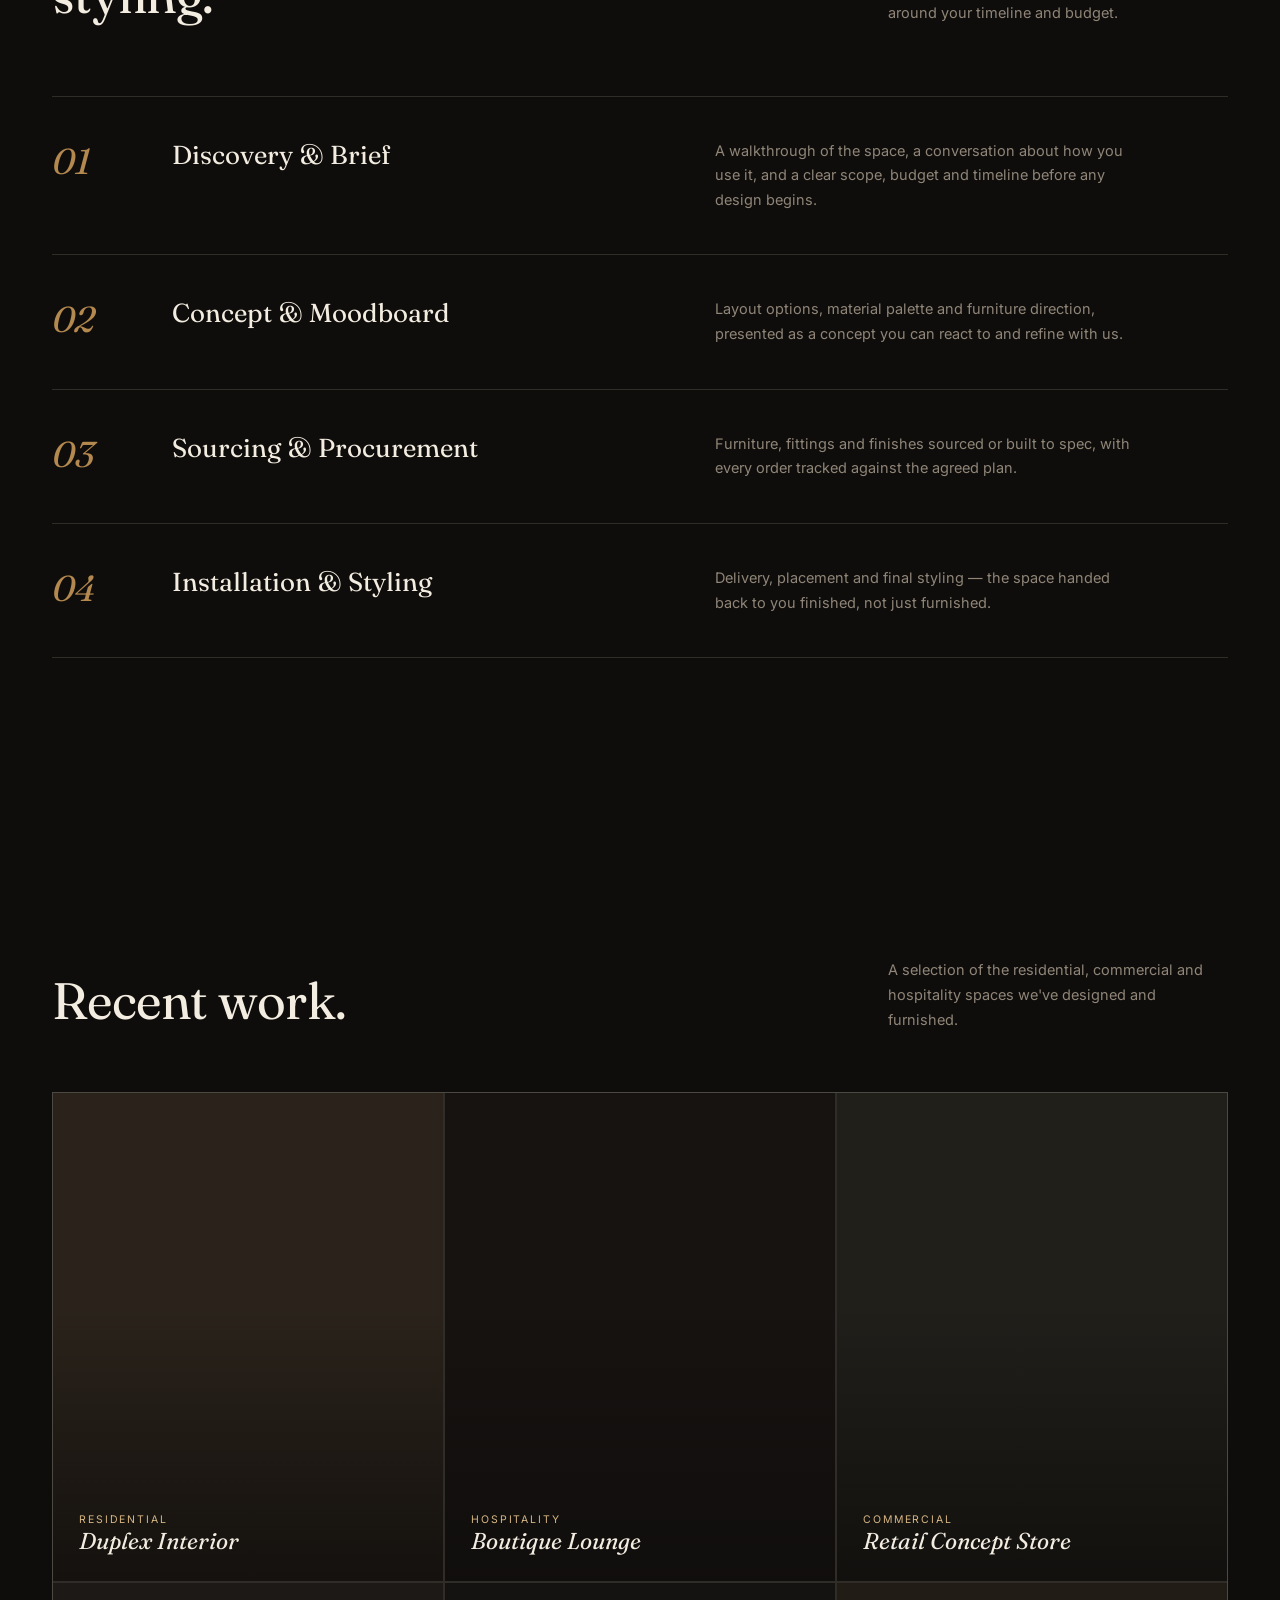
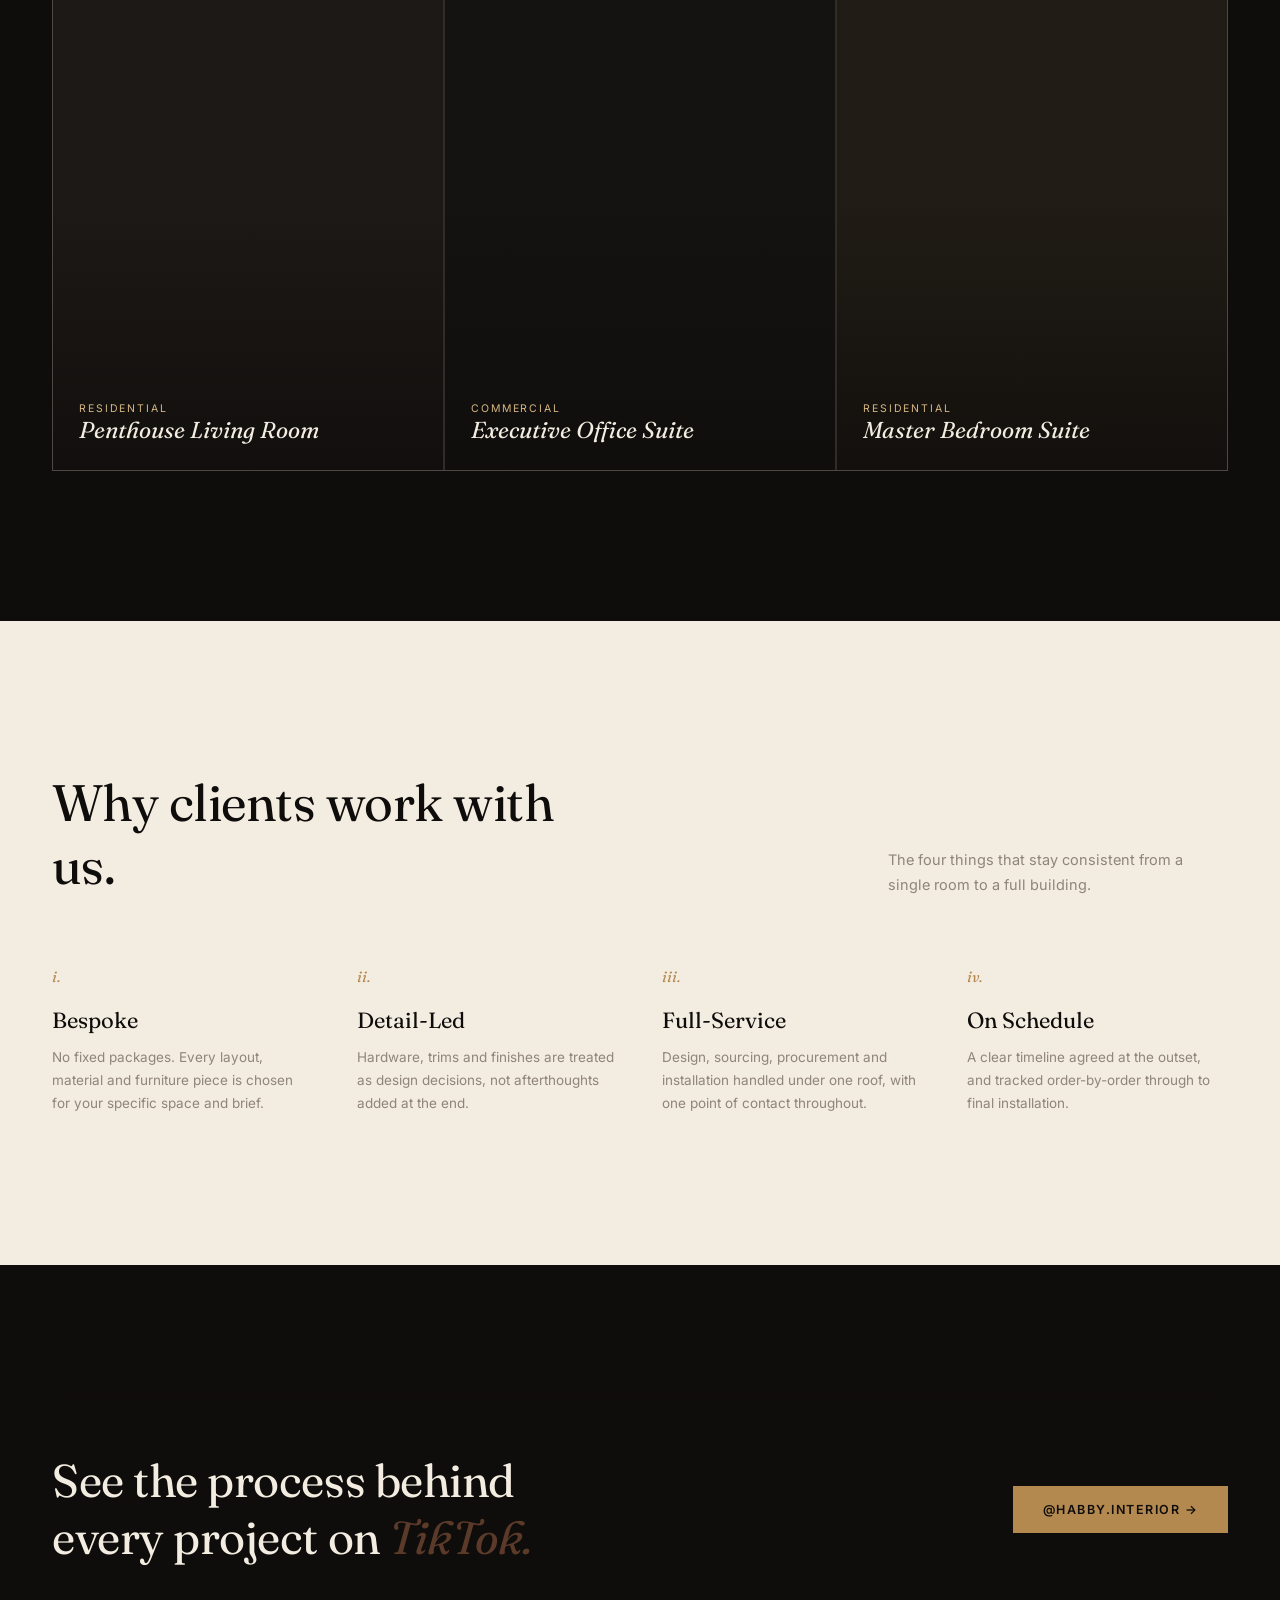
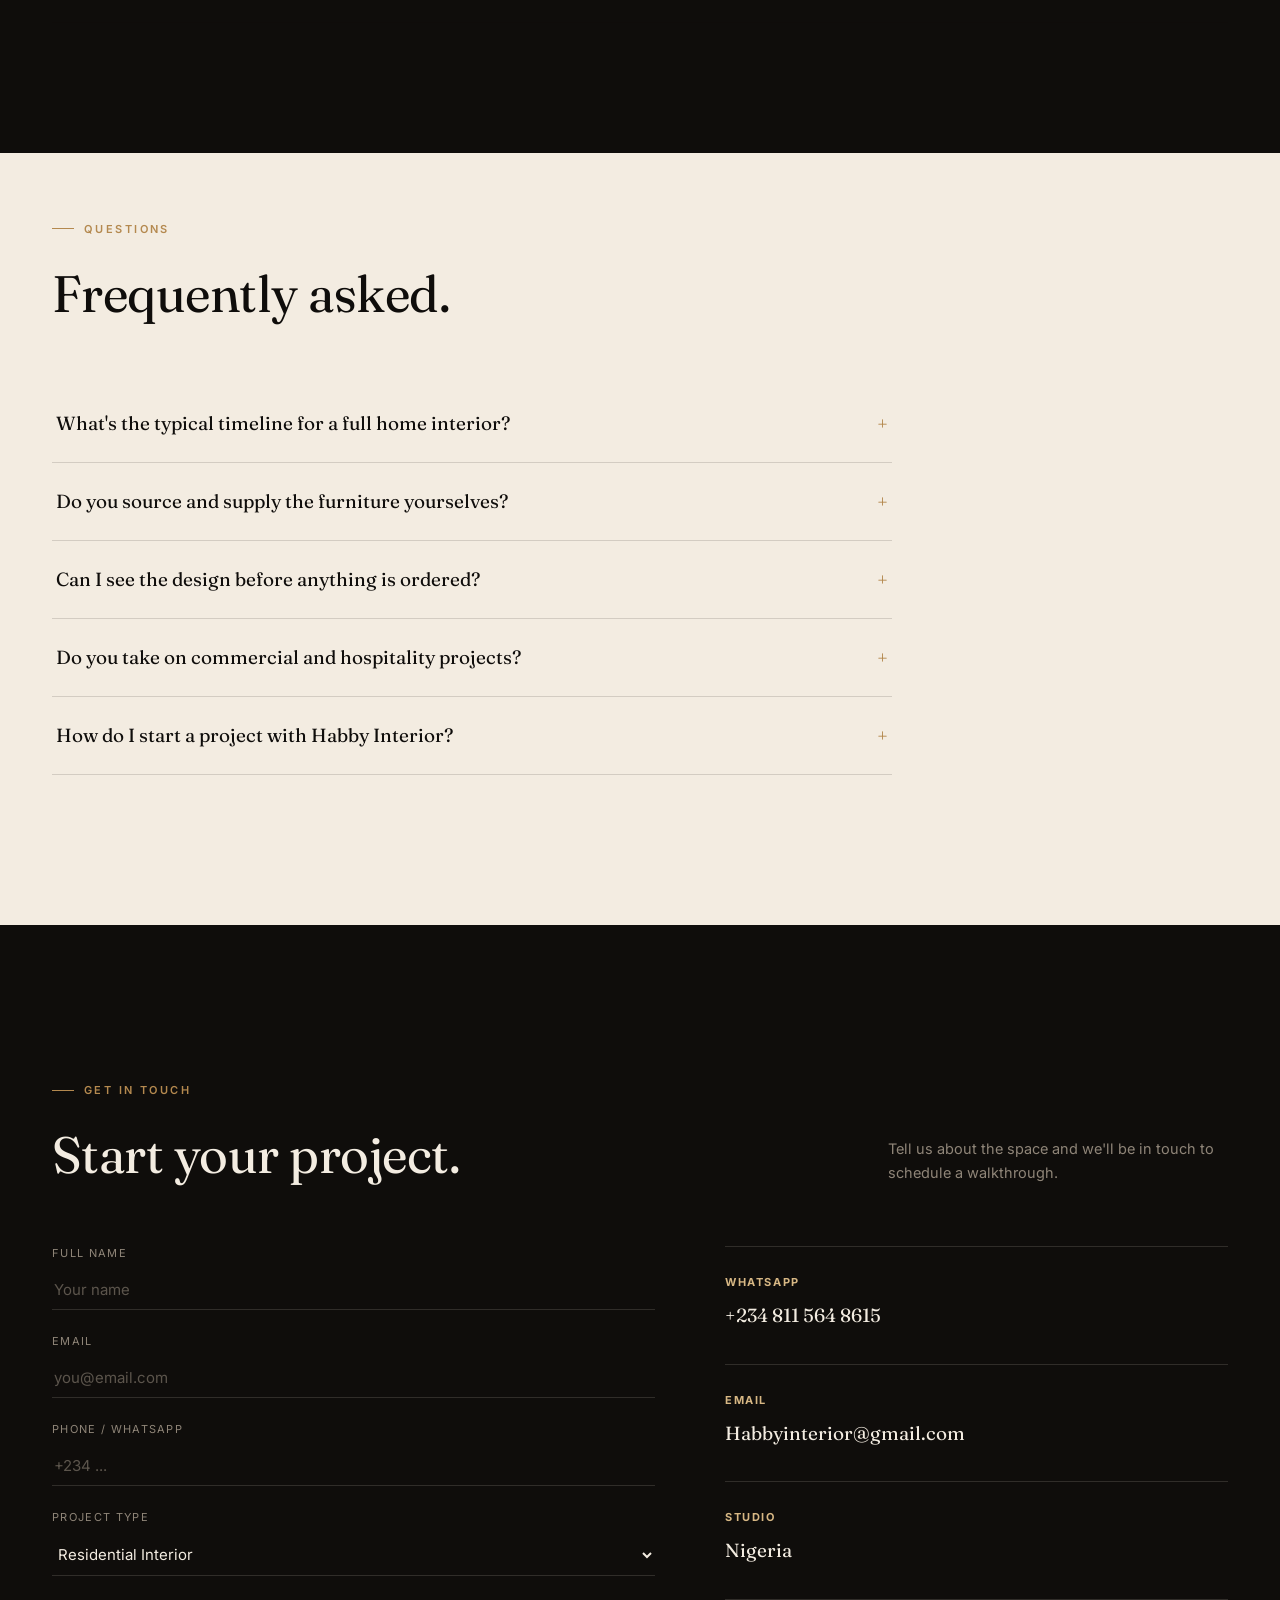
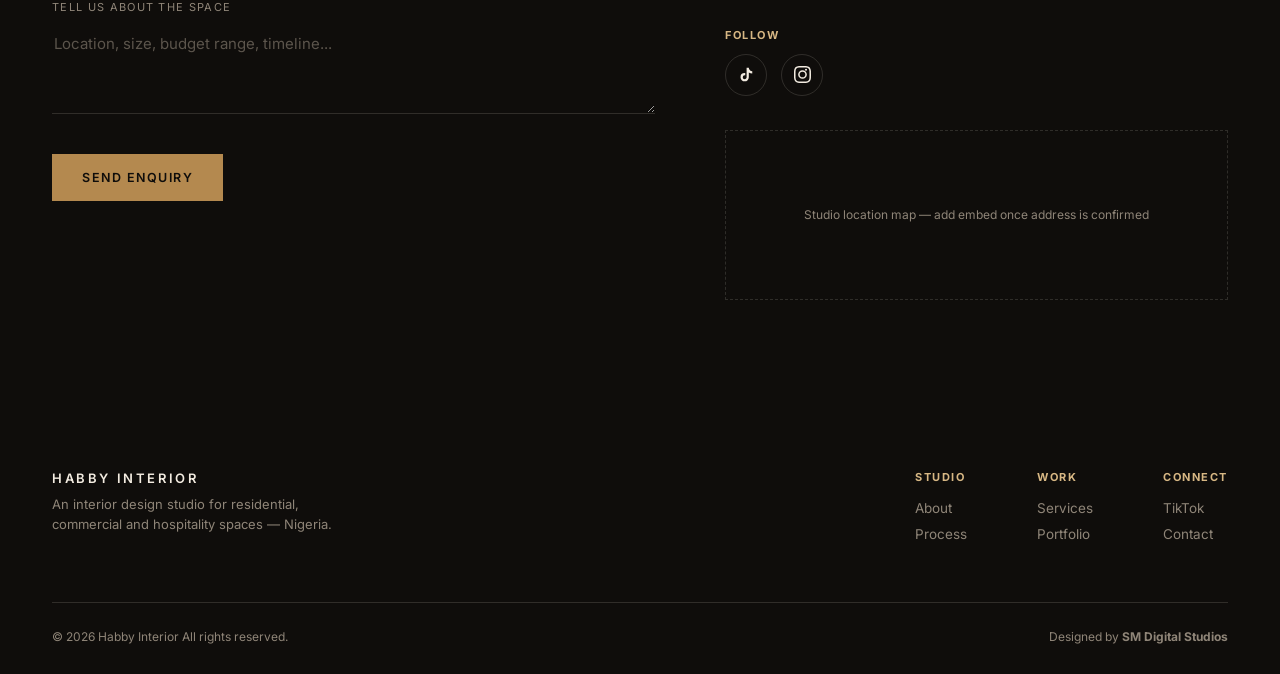
==== commit 9620ea40: "Update fmt.Println message from 'Hello' to 'Goodbye'" ====
--- a/index.html
+++ b/index.html
@@ -16,7 +16,7 @@
 <div class="scroll-progress" id="scrollProgress"></div>
 
 <header id="siteHeader">
-  <a href="#top" class="logo" aria-label="Habby Interior — Home">
+  <a href="#top" class="logo" aria-label="AA Luxury Concept — Home">
     <span class="mark-wrap">
       <img class="mark-img" src="a.png" alt="" onerror="this.closest('.mark-wrap').classList.add('img-fallback')">
       <span class="mark-fallback" aria-hidden="true">AA</span>
@@ -313,6 +313,210 @@
   </div>
 </footer>
 
-<div class="toast" id="toast">Opening WhatsApp — hit send there to complete your enquiry.</div>
-
+<div class="toast" id="toast">Thanks — your enquiry has been noted. We'll reach out shortly.</div>
+  <script>
+document.getElementById('year').textContent = new Date().getFullYear();
+const reducedMotion = window.matchMedia('(prefers-reduced-motion: reduce)').matches;
+
+/* ---------- CMS content hydration ----------
+   Pulls logo / hero / service images from content/homepage.json (edited via Decap CMS)
+   and the portfolio grid from data/projects.json (built from content/projects/*.json
+   by scripts/build-content.js at deploy time). If either fetch fails — e.g. before the
+   CMS has been used for the first time — the page silently keeps the hardcoded content
+   already in this HTML, so nothing ever breaks. */
+async function hydrateFromCMS(){
+  try {
+    const [homeRes, projRes] = await Promise.allSettled([
+      fetch('/content/homepage.json', {cache:'no-store'}),
+      fetch('/data/projects.json', {cache:'no-store'})
+    ]);
+
+    if (homeRes.status === 'fulfilled' && homeRes.value.ok) {
+      const home = await homeRes.value.json();
+
+      const logoImg = document.querySelector('.mark-img');
+      if (logoImg && home.logo) logoImg.src = home.logo;
+
+      const heroBg = document.querySelector('.hero-bg');
+      if (heroBg && home.hero_image) {
+        heroBg.dataset.bg = home.hero_image;
+        if (home.hero_image_alt) heroBg.setAttribute('aria-label', home.hero_image_alt);
+      }
+
+      [
+        { cls: '.swatch.s1', img: home.service_1_image, alt: home.service_1_alt },
+        { cls: '.swatch.s2', img: home.service_2_image, alt: home.service_2_alt },
+        { cls: '.swatch.s3', img: home.service_3_image, alt: home.service_3_alt }
+      ].forEach(({ cls, img, alt }) => {
+        const el = document.querySelector(cls);
+        if (el && img) {
+          el.dataset.bg = img;
+          if (alt) el.setAttribute('aria-label', alt);
+        }
+      });
+    }
+
+    if (projRes.status === 'fulfilled' && projRes.value.ok) {
+      const projects = await projRes.value.json();
+      if (Array.isArray(projects) && projects.length) {
+        const grid = document.querySelector('.port-grid');
+        if (grid) {
+          grid.innerHTML = projects.map((p, i) => {
+            const placeholderClass = 'p' + ((i % 6) + 1); // reuses existing loading-placeholder colors
+            const alt = (p.image_alt || p.title || '').replace(/"/g, '&quot;');
+            const cat = (p.category || '').replace(/</g, '&lt;');
+            const title = (p.title || '').replace(/</g, '&lt;');
+            const img = (p.image || '').replace(/"/g, '&quot;');
+            return '<div class="port-card"><div class="thumb ' + placeholderClass + '" data-bg="' + img + '" role="img" aria-label="' + alt + '"></div><div class="port-info"><span class="cat">' + cat + '</span><h3>' + title + '</h3></div></div>';
+          }).join('');
+        }
+      }
+    }
+  } catch (err) {
+    console.warn('[cms] Falling back to default homepage content:', err);
+  }
+}
+
+/* ---------- hero entrance (no loader — plays as soon as the page parses) ---------- */
+const heroStyle = document.createElement('style');
+heroStyle.textContent = '.hreveal{opacity:0;transform:translateY(18px);transition:opacity .9s cubic-bezier(.22,.9,.24,1), transform .9s cubic-bezier(.22,.9,.24,1);} .hreveal.in{opacity:1;transform:translateY(0);}';
+document.head.appendChild(heroStyle);
+document.querySelectorAll('.hero-inner .hreveal').forEach((el,i)=>{
+  setTimeout(()=>el.classList.add('in'), reducedMotion ? 0 : 150 + 120*i);
+});
+
+/* ---------- header scroll state + scroll progress ---------- */
+const header = document.getElementById('siteHeader');
+const progressBar = document.getElementById('scrollProgress');
+window.addEventListener('scroll', () => {
+  header.classList.toggle('scrolled', window.scrollY > 40);
+  const docH = document.documentElement.scrollHeight - window.innerHeight;
+  progressBar.style.width = docH>0 ? (window.scrollY/docH*100)+'%' : '0%';
+});
+
+/* ---------- mobile nav ---------- */
+const toggle = document.getElementById('navToggle');
+const siteNav = document.getElementById('siteNav');
+
+function setNavOpen(open){
+  document.body.classList.toggle('nav-open', open);
+  toggle.setAttribute('aria-expanded', open ? 'true' : 'false');
+}
+toggle.addEventListener('click', () => {
+  setNavOpen(!document.body.classList.contains('nav-open'));
+});
+// tap the dark backdrop (not a link) to close
+siteNav.addEventListener('click', (e) => {
+  if(e.target === siteNav) setNavOpen(false);
+});
+// any nav link (including the mobile "Book a Consultation" CTA) closes the menu
+document.querySelectorAll('nav a').forEach(a=>a.addEventListener('click', ()=> setNavOpen(false)));
+// Esc closes it too
+document.addEventListener('keydown', (e) => {
+  if(e.key === 'Escape' && document.body.classList.contains('nav-open')) setNavOpen(false);
+});
+
+/* ---------- active nav link on scroll ---------- */
+const navLinks = document.querySelectorAll('nav a[data-nav]');
+const sections = Array.from(navLinks).map(a=>document.querySelector(a.getAttribute('href'))).filter(Boolean);
+const navObserver = new IntersectionObserver((entries)=>{
+  entries.forEach(entry=>{
+    const id = '#'+entry.target.id;
+    const link = document.querySelector('nav a[href="'+id+'"]');
+    if(!link) return;
+    if(entry.isIntersecting){
+      navLinks.forEach(l=>l.classList.remove('active'));
+      link.classList.add('active');
+    }
+  });
+}, {rootMargin:'-45% 0px -45% 0px'});
+sections.forEach(s=>navObserver.observe(s));
+
+/* ---------- scroll reveal ---------- */
+const revealEls = document.querySelectorAll('.reveal:not(.in)');
+const io = new IntersectionObserver((entries)=>{
+  entries.forEach(e=>{ if(e.isIntersecting){ e.target.classList.add('in'); io.unobserve(e.target); } });
+}, {threshold:.15});
+revealEls.forEach(el=>io.observe(el));
+
+/* ---------- lazy-loaded background photography ----------
+   Waits for hydrateFromCMS() to finish so it observes the final set of
+   data-bg elements, including any portfolio cards just rebuilt from CMS content. */
+hydrateFromCMS().finally(() => {
+  const lazyEls = document.querySelectorAll('[data-bg]');
+  const bgObserver = new IntersectionObserver((entries)=>{
+    entries.forEach(entry=>{
+      if(entry.isIntersecting){
+        const el = entry.target;
+        const src = el.dataset.bg;
+        const img = new Image();
+        img.onload = ()=>{ el.style.backgroundImage = 'url(' + src + ')'; el.classList.add('loaded'); };
+        img.src = src;
+        bgObserver.unobserve(el);
+      }
+    });
+  }, {rootMargin:'250px'});
+  lazyEls.forEach(el=>bgObserver.observe(el));
+});
+
+/* ---------- faq accordion ---------- */
+document.querySelectorAll('.faq-item').forEach(item=>{
+  const q = item.querySelector('.faq-q');
+  const a = item.querySelector('.faq-a');
+  q.addEventListener('click', ()=>{
+    const isOpen = item.classList.contains('open');
+    document.querySelectorAll('.faq-item.open').forEach(o=>{ o.classList.remove('open'); o.querySelector('.faq-a').style.maxHeight=null; });
+    if(!isOpen){ item.classList.add('open'); a.style.maxHeight = a.scrollHeight+'px'; }
+  });
+});
+
+/* ---------- contact form -> WhatsApp ----------
+   Sends the enquiry to the studio's WhatsApp number (same number listed
+   in the Contact section) with the form fields pre-filled as the message. */
+const form = document.getElementById('contactForm');
+const toast = document.getElementById('toast');
+
+// Same number shown in the Contact section's WhatsApp link.
+// Update in both places if the business number ever changes.
+const WHATSAPP_NUMBER = '2348115648615';
+
+form.addEventListener('submit', (e) => {
+  e.preventDefault();
+
+  if (!form.checkValidity()) {
+    form.reportValidity();
+    return;
+  }
+
+  const fullName = document.getElementById('fname').value.trim();
+  const email = document.getElementById('femail').value.trim();
+  const phone = document.getElementById('fphone').value.trim();
+  const projectType = document.getElementById('ftype').value;
+  const message = document.getElementById('fmsg').value.trim();
+
+  const text =
+`New Enquiry from Website
+Name: ${fullName}
+Email: ${email}
+Phone: ${phone || 'Not provided'}
+Project Type: ${projectType}
+Details: ${message || 'No additional details'}`;
+
+  const waUrl = `https://wa.me/${WHATSAPP_NUMBER}?text=${encodeURIComponent(text)}`;
+  const waWindow = window.open(waUrl, '_blank', 'noopener');
+
+  if (!waWindow) {
+    // Popup blocked — send the visitor there directly instead of
+    // showing a false "success" toast.
+    window.location.href = waUrl;
+    return;
+  }
+
+  toast.classList.add('show');
+  setTimeout(() => toast.classList.remove('show'), 3600);
+  form.reset();
+});
+</script>
+</body>
 </html>
+  
